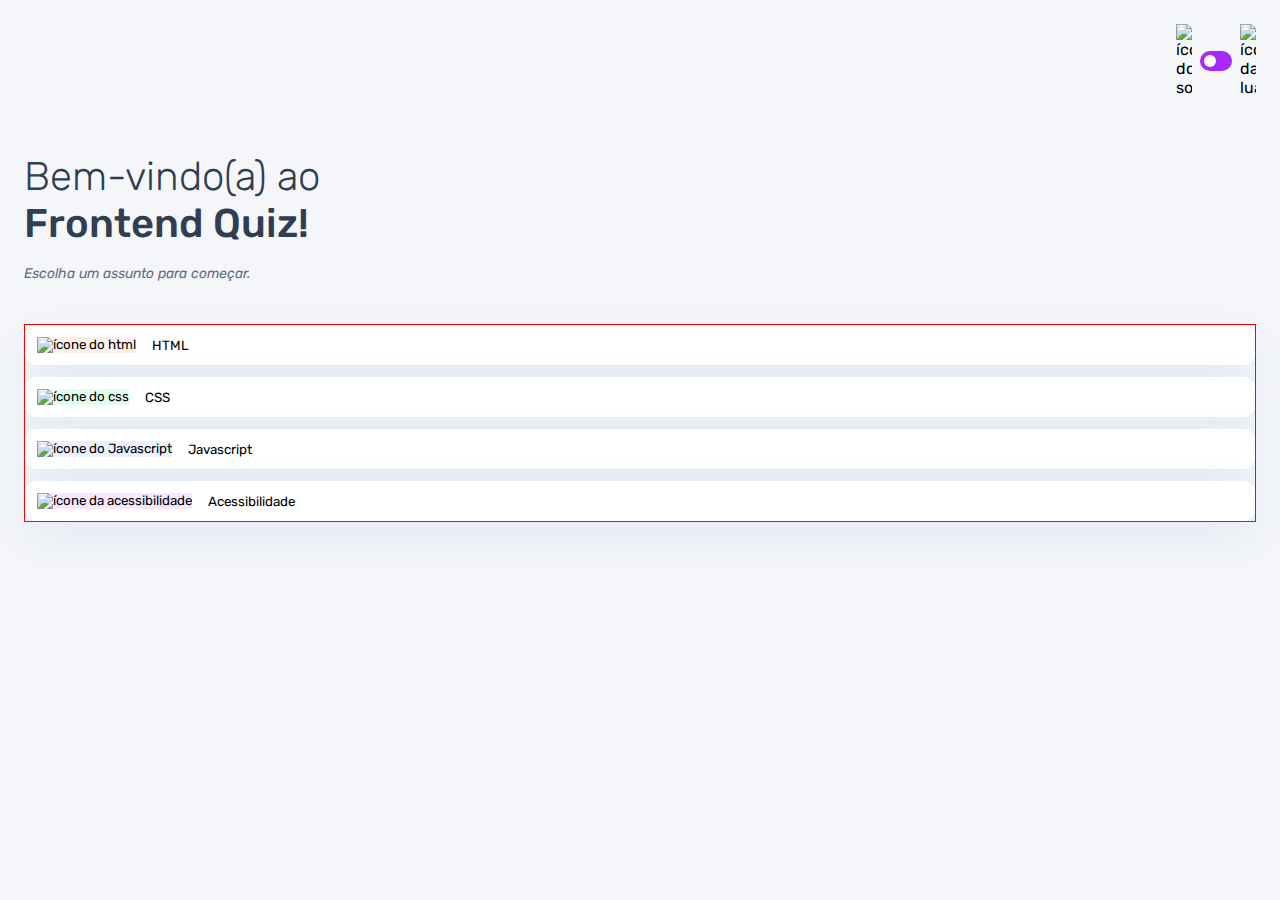
==== index.html @ 5613b4eb "primeira parte da estilização dos botoes de assunto" ====
<!DOCTYPE html>
<html lang="pt-BR">
<head>
    <meta charset="UTF-8">
    <meta name="viewport" content="width=device-width, initial-scale=1.0">
    <link rel="preconnect" href="https://fonts.googleapis.com">
    <link rel="preconnect" href="https://fonts.gstatic.com" crossorigin>
    <link href="https://fonts.googleapis.com/css2?family=Rubik:ital,wght@0,300..900;1,300..900&display=swap" rel="stylesheet">
    <link rel="stylesheet" href="style.css">
    <title>Quiz App</title>
</head>
<body>
    <header>
        <div class="tema">
            <img src="./assets/images/icon-sun-dark.svg" alt="ícone do sol">
            <button>
                <div></div>
            </button>
            <img src="./assets/images/icon-moon-dark.svg" alt="ícone da lua">
        </div>
    </header>

    <main>
        <section class="boas_vindas">
            <h1>
                Bem-vindo(a) ao <br>
                <strong>Frontend Quiz!</strong> 
            </h1>

            <p>Escolha um assunto para começar.</p>
        </section>

        <section class="assuntos">
            <button class="botao_html">
                <div>
                    <img src="./assets/images/icon-html.svg" alt="ícone do html">
                </div>
                HTML
            </button>

            <button class="botao_css">
                <div>
                    <img src="./assets/images/icon-css.svg" alt="ícone do css">
                </div>
                CSS
            </button>

            <button class="botao_javascript">
                <div>
                    <img src="./assets/images/icon-js.svg" alt="ícone do Javascript">
                </div>
                Javascript
            </button>

            <button class="botao_acessibilidade">
                <div>
                    <img src="./assets/images/icon-accessibility.svg" alt="ícone da acessibilidade">
                </div>
                Acessibilidade
            </button>
        </section>
    </main>
</body>
</html>
---- style.css ----
*{
    margin:0;
    padding: 0;
    box-sizing: border-box;
    font-family: "Rubik", sans-serif;
    -webkit-font-smoothing: antialiased;
}

:root{
    --bg-color:#f4f6fa; 
    --purple:#a729f5;
    --primary-text-color: #313e51;
    --secundary-text-color: #626c7f;
    --button-bg:#fff;
    --shadow: 0px 16px 40px 0px rgba(143, 160, 193, 0.14);
    --bg-html: #fff1e9;
    --bg-css: #e0fdef;
    --bg-javascript: #ebf0ff;
    --bg-acessibilidade: #f6e7ff;
    --white: #fff;
    --bg-mobile: url(./assets/images/pattern-background-mobile-light.svg);
}

body{
    height: 100svh;
    background: var(--bg-mobile) var(--bg-color);
    background-repeat: no-repeat;
    background-size: cover;
}

header {
 padding: 16px 24px;
 display: flex;
 justify-content: flex-end;
}

.tema{
    padding: 8px 0;
    display: flex;
    align-items: center;
    gap: 8px;
}

.tema img{
    width: 16px;
}

.tema button{
    height: 20px;
    width: 32px;
    background:var(--purple);
    border: 0;
    border-radius: 999px;
    padding: 4px;
}

.tema button div{
    background: var(--white);
    width: 12px;
    height: 12px;
    border-radius: 999px;
}

main{
    padding: 32px  24px;
}

.boas_vindas {
    margin-bottom:40px ;
}

.boas_vindas h1{
    font-size: 40px;
    font-weight: 300;
    color: var(--primary-text-color);
    margin-bottom: 16px;
}

.boas_vindas h1 strong{
    font-weight: 500;
}

.boas_vindas p{
    color: var(--secundary-text-color);
    font-size: 14px;
    line-height: 150%;
    font-style: italic;
}

.assuntos {
    border: 1px solid red;

    display: flex;
    flex-direction: column;
    gap: 12px;
}

.assuntos button{
    border: none;
    background: var(--button-bg);
    display: flex;
    align-items: center;
    gap: 16px;
    padding: 12px;
    border-radius:12px ;
    box-shadow: var(--shadow);
}

.botao_html div {
    background: var(--bg-html) ;
}

.botao_css div{
    background: var(--bg-css);
}

.botao_javascript div {
    background: var(--bg-javascript) ;
}

.botao_acessibilidade div {
    background: var(--bg-acessibilidade);
}
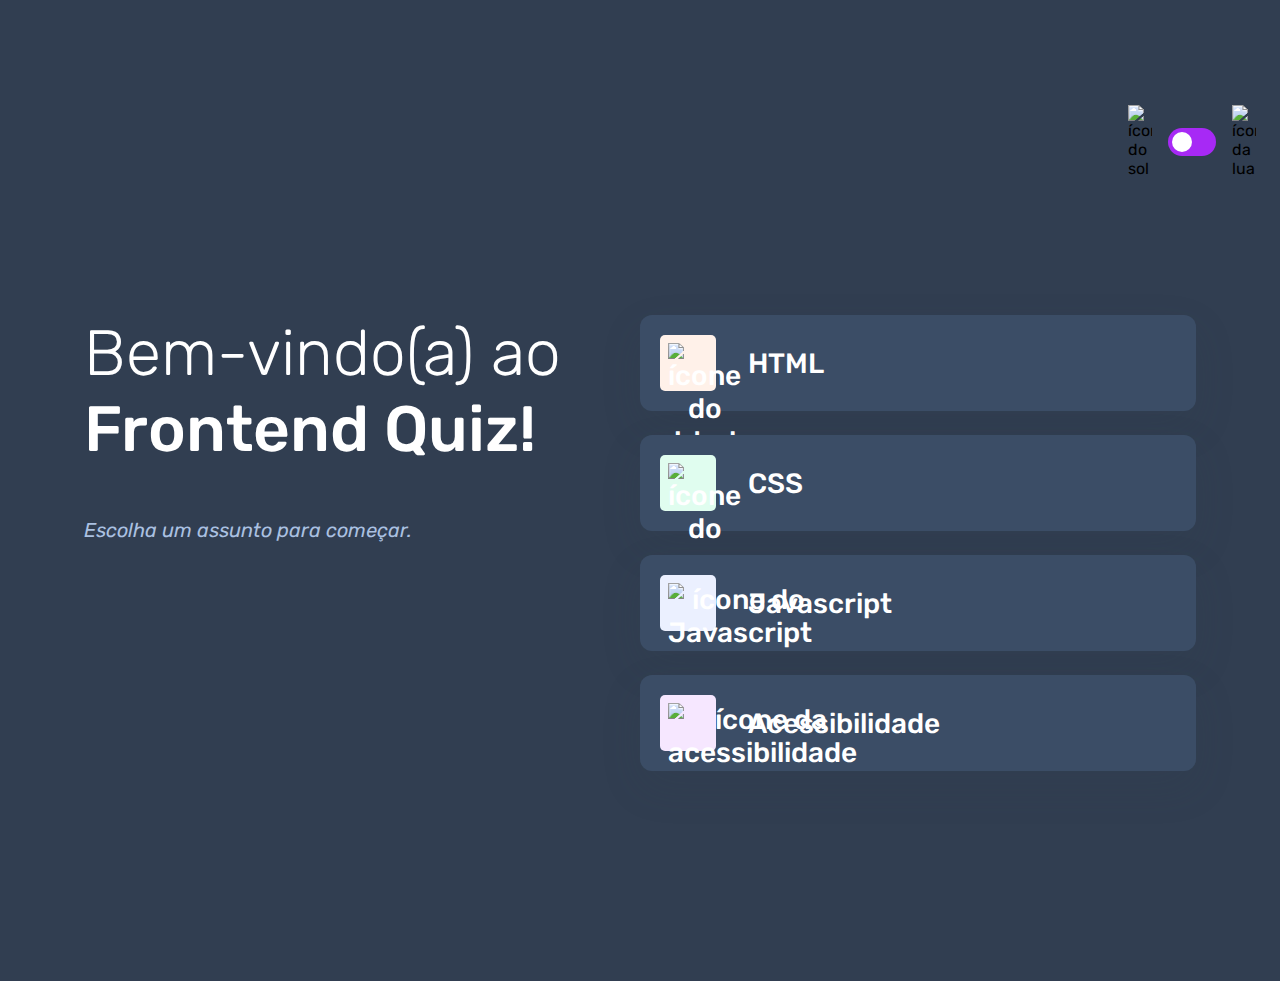
==== commit 9662fff6: "adaptação das cores para o tema escuro" ====
--- a/index.html
+++ b/index.html
@@ -9,7 +9,7 @@
     <link rel="stylesheet" href="style.css">
     <title>Quiz App</title>
 </head>
-<body>
+<body class="escuro">
     <header>
         <div class="tema">
             <img src="./assets/images/icon-sun-dark.svg" alt="ícone do sol">
--- a/style.css
+++ b/style.css
@@ -19,6 +19,17 @@
     --bg-acessibilidade: #f6e7ff;
     --white: #fff;
     --bg-mobile: url(./assets/images/pattern-background-mobile-light.svg);
+    --bg-desktop: url(./assets/images/pattern-background-desktop-light.svg);
+}
+
+body.escuro {
+    --bg-color:#313e51; 
+    --bg-mobile: url(./assets/images/pattern-background-mobile-dark.svg);
+    --bg-desktop: url(./assets/images/pattern-background-desktop-dark.svg);
+    --primary-text-color: #fff;
+    --secundary-text-color: #abc1e1;
+    --button-bg:#3b4d66;
+    --shadow: 0px 16px 40px 0px rgba(49, 62, 81, 0.14);
 }
 
 body{
@@ -88,8 +99,6 @@
 }
 
 .assuntos {
-    border: 1px solid red;
-
     display: flex;
     flex-direction: column;
     gap: 12px;
@@ -104,6 +113,20 @@
     padding: 12px;
     border-radius:12px ;
     box-shadow: var(--shadow);
+    font-size: 18px;
+    font-weight: 500;
+    color: var(--primary-text-color);
+}
+
+.assuntos button div{
+    width: 40px;
+    height: 40px;
+    padding: 5px;
+    border-radius: 5px;
+}
+
+.assuntos button img{
+    width: 100%;
 }
 
 .botao_html div {
@@ -120,4 +143,69 @@
 
 .botao_acessibilidade div {
     background: var(--bg-acessibilidade);
+}
+
+@media(min-width: 1100px) {
+    body {
+        background: var(--bg-desktop) var(--bg-color);
+        background-size: cover ;
+        background-repeat: no-repeat;
+    }
+
+    header{
+        margin-block: 81px;
+    }
+
+    .tema {
+        gap: 16px;
+    }
+
+    .tema img {
+        width: 24px;
+    }
+
+    .tema button {
+        width: 48px;
+        height: 28px;
+    }
+
+    .tema button div{
+        width: 20px;
+        height: 20px;
+    }
+
+    main {
+        display: flex;
+        max-width: 1160px;
+        margin-inline: auto;
+    }
+
+    section{
+        width: 100%;
+    }
+
+    .boas_vindas h1 {
+        font-size: 64px;
+        margin-bottom: 48px;
+    }
+
+    .boas_vindas p {
+        font-size: 20px;
+    }
+
+    .assuntos {
+        gap: 24px;
+    }
+
+    .assuntos button {
+        font-size: 28px;
+        padding: 20px;
+        gap: 32px ;
+    }
+
+    .assuntos button div {
+        width: 56px;
+         height: 56px;
+         padding: 8px;
+    }
 }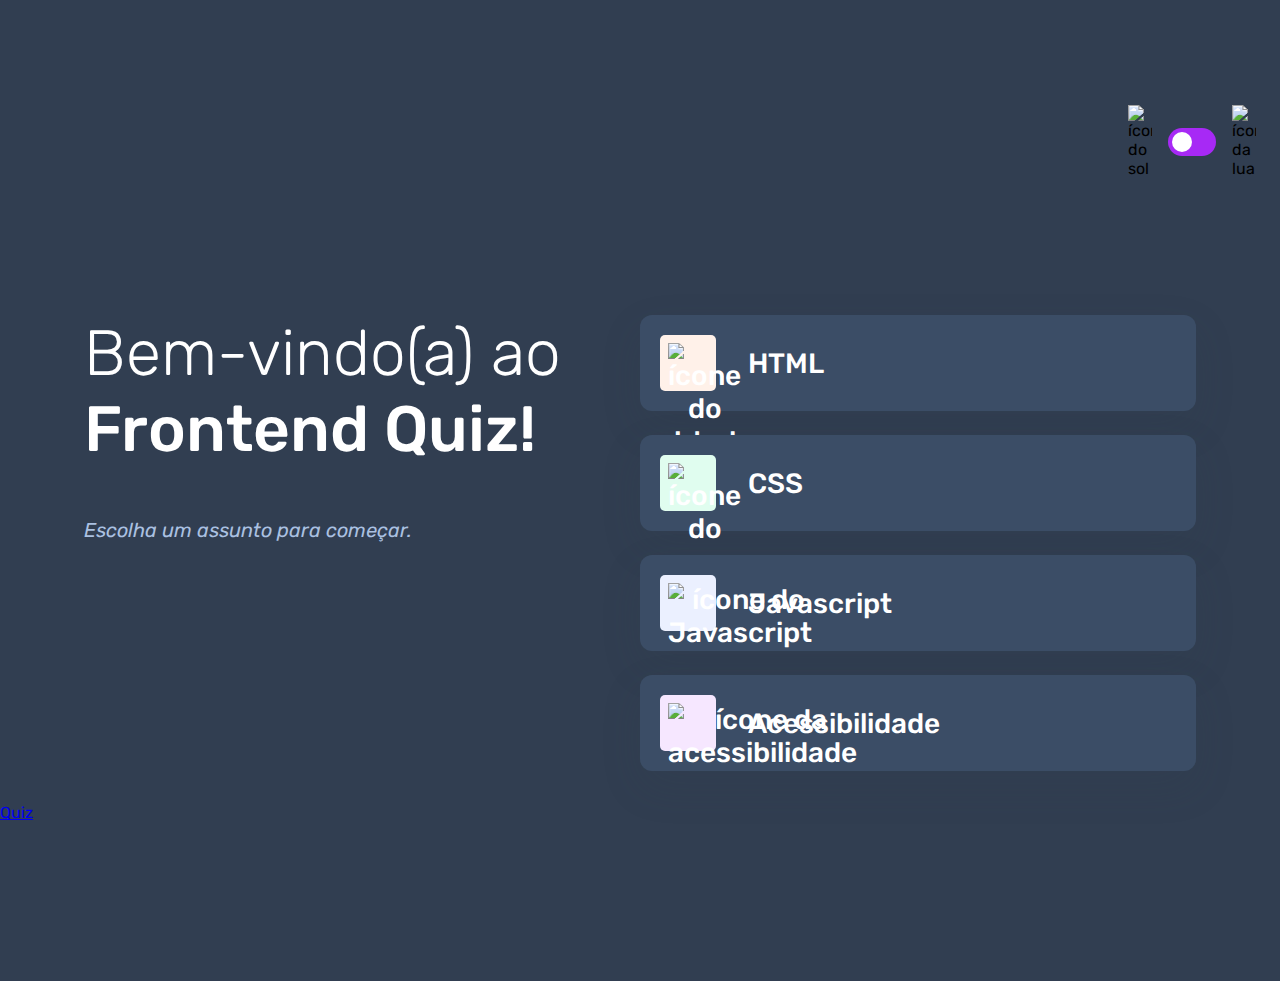
==== commit 0b52b5a5: "criação da pagina do quiz" ====
--- a/index.html
+++ b/index.html
@@ -60,5 +60,7 @@
             </button>
         </section>
     </main>
+
+    <a href="./pages/quiz/quiz.html">Quiz</a>
 </body>
 </html>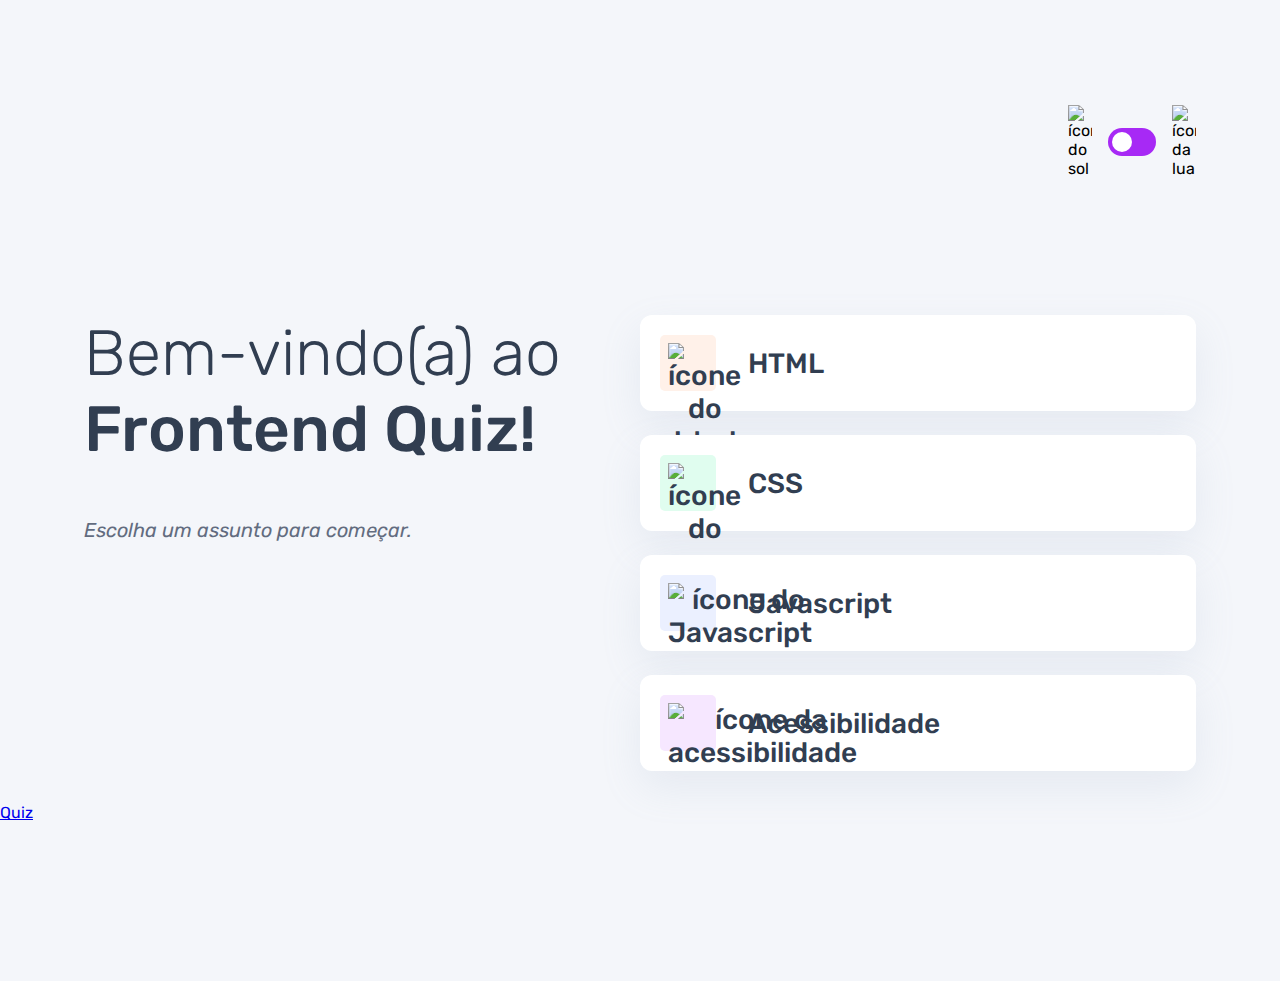
==== commit e76170ae: "primeiros ajustes no tema do javascript" ====
--- a/index.html
+++ b/index.html
@@ -7,9 +7,10 @@
     <link rel="preconnect" href="https://fonts.gstatic.com" crossorigin>
     <link href="https://fonts.googleapis.com/css2?family=Rubik:ital,wght@0,300..900;1,300..900&display=swap" rel="stylesheet">
     <link rel="stylesheet" href="style.css">
+    <script src="./script.js" defer></script>
     <title>Quiz App</title>
 </head>
-<body class="escuro">
+<body>
     <header>
         <div class="tema">
             <img src="./assets/images/icon-sun-dark.svg" alt="ícone do sol">
--- a/style.css
+++ b/style.css
@@ -43,6 +43,8 @@
  padding: 16px 24px;
  display: flex;
  justify-content: flex-end;
+ max-width: 1160px;
+ margin-inline: auto;
 }
 
 .tema{
@@ -63,6 +65,7 @@
     border: 0;
     border-radius: 999px;
     padding: 4px;
+    display: flex;
 }
 
 .tema button div{
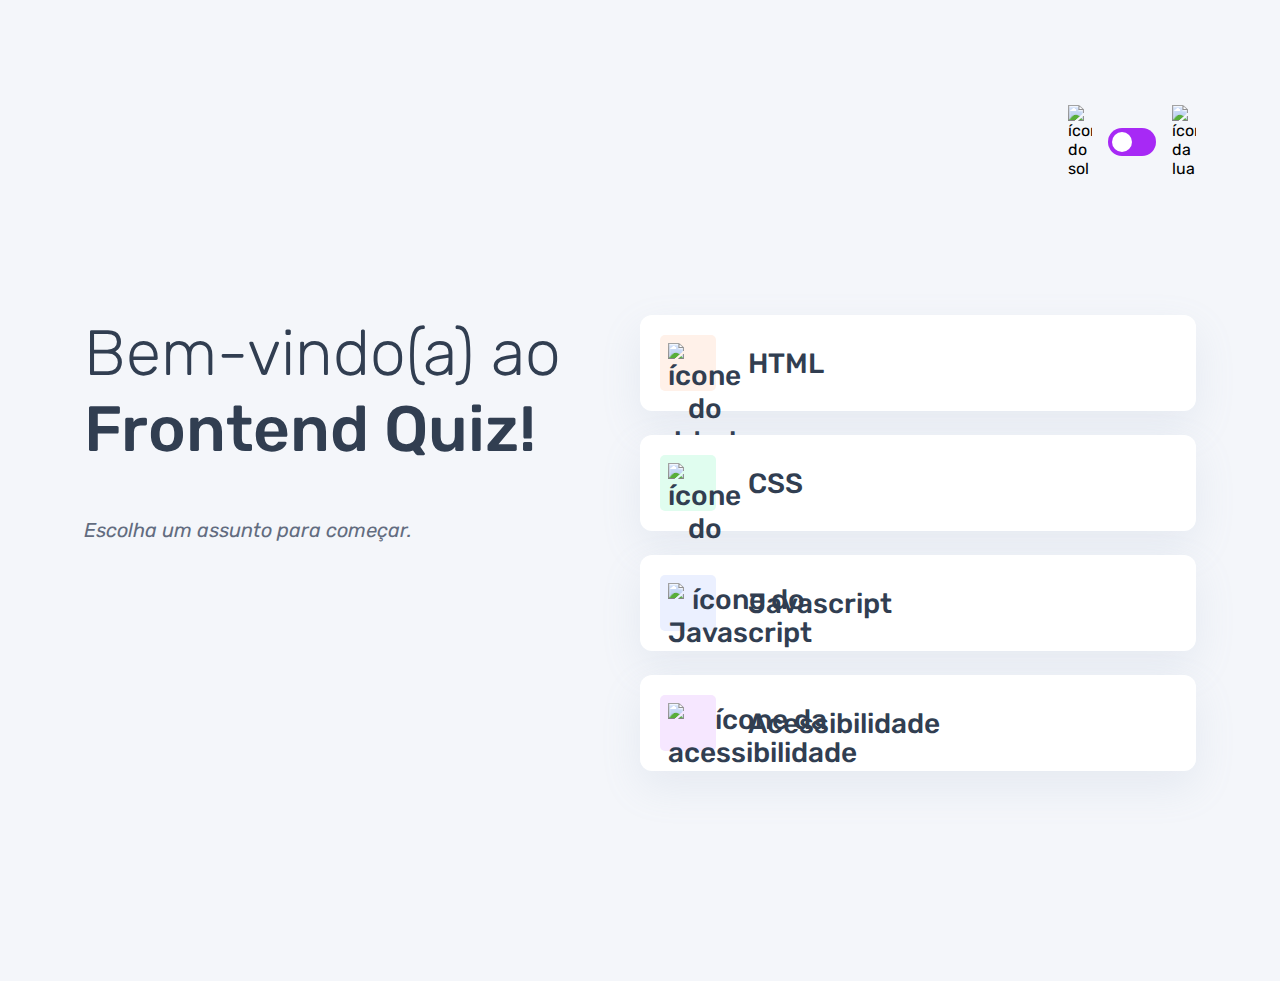
==== commit 035acd74: "adicionada a função para escolher o tema do quiz no index.html" ====
--- a/index.html
+++ b/index.html
@@ -7,7 +7,7 @@
     <link rel="preconnect" href="https://fonts.gstatic.com" crossorigin>
     <link href="https://fonts.googleapis.com/css2?family=Rubik:ital,wght@0,300..900;1,300..900&display=swap" rel="stylesheet">
     <link rel="stylesheet" href="style.css">
-    <script src="./script.js" defer></script>
+    <script src="./script.js" type="module" defer></script>
     <title>Quiz App</title>
 </head>
 <body>
@@ -61,7 +61,5 @@
             </button>
         </section>
     </main>
-
-    <a href="./pages/quiz/quiz.html">Quiz</a>
 </body>
 </html>--- a/style.css
+++ b/style.css
@@ -66,6 +66,7 @@
     border-radius: 999px;
     padding: 4px;
     display: flex;
+    cursor: pointer;
 }
 
 .tema button div{
@@ -119,6 +120,7 @@
     font-size: 18px;
     font-weight: 500;
     color: var(--primary-text-color);
+    cursor: pointer;
 }
 
 .assuntos button div{
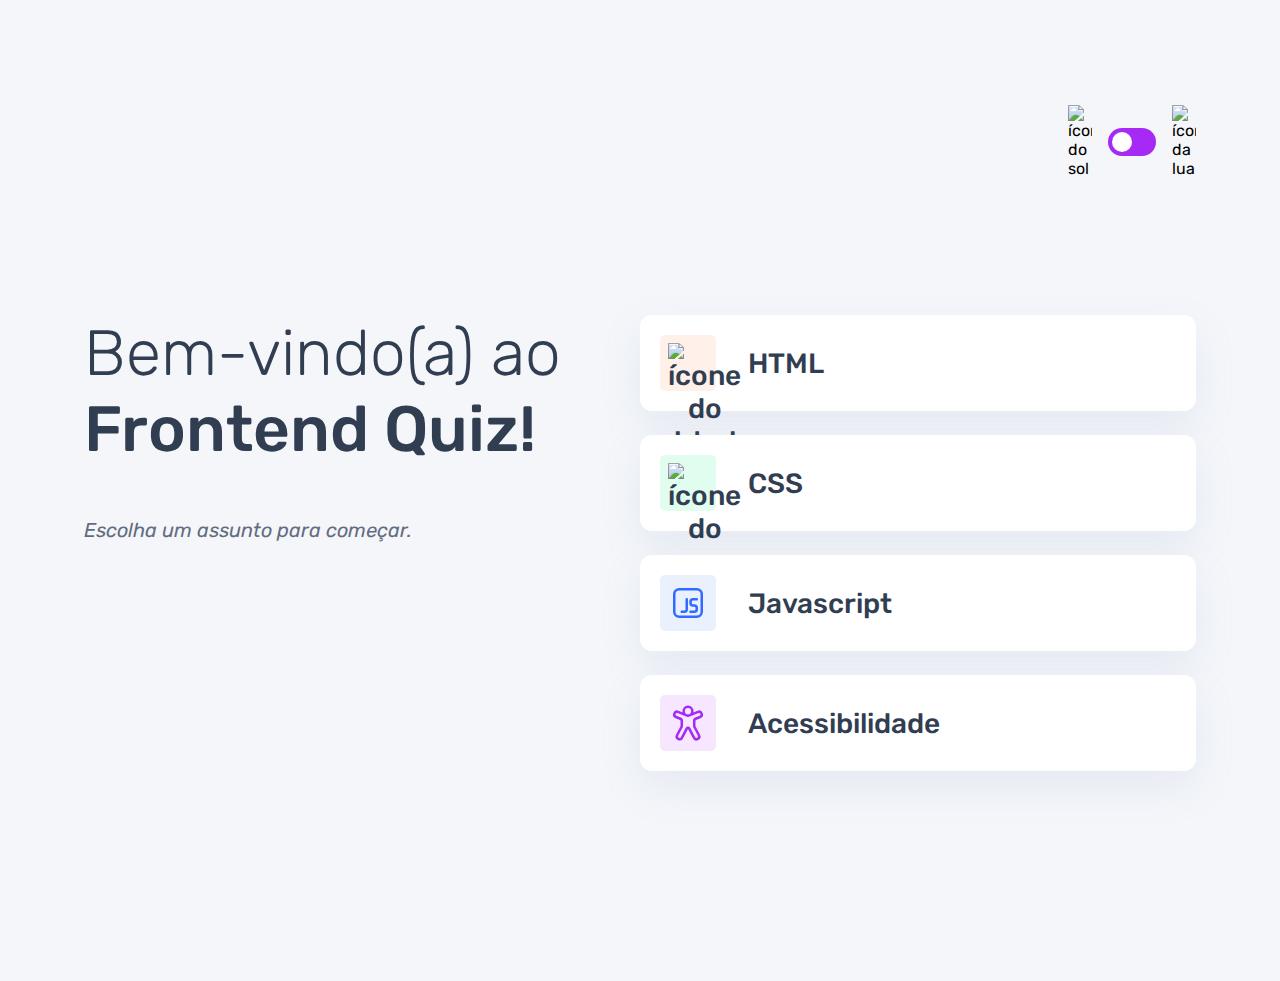
==== commit 06549e6e: "alteração dinamica do assunto da pagina" ====
--- a/index.html
+++ b/index.html
@@ -48,14 +48,14 @@
 
             <button class="botao_javascript">
                 <div>
-                    <img src="./assets/images/icon-js.svg" alt="ícone do Javascript">
+                    <img src="./assets/images/icon-javascript.svg" alt="ícone do Javascript">
                 </div>
                 Javascript
             </button>
 
             <button class="botao_acessibilidade">
                 <div>
-                    <img src="./assets/images/icon-accessibility.svg" alt="ícone da acessibilidade">
+                    <img src="./assets/images/icon-acessibilidade.svg" alt="ícone da acessibilidade">
                 </div>
                 Acessibilidade
             </button>
